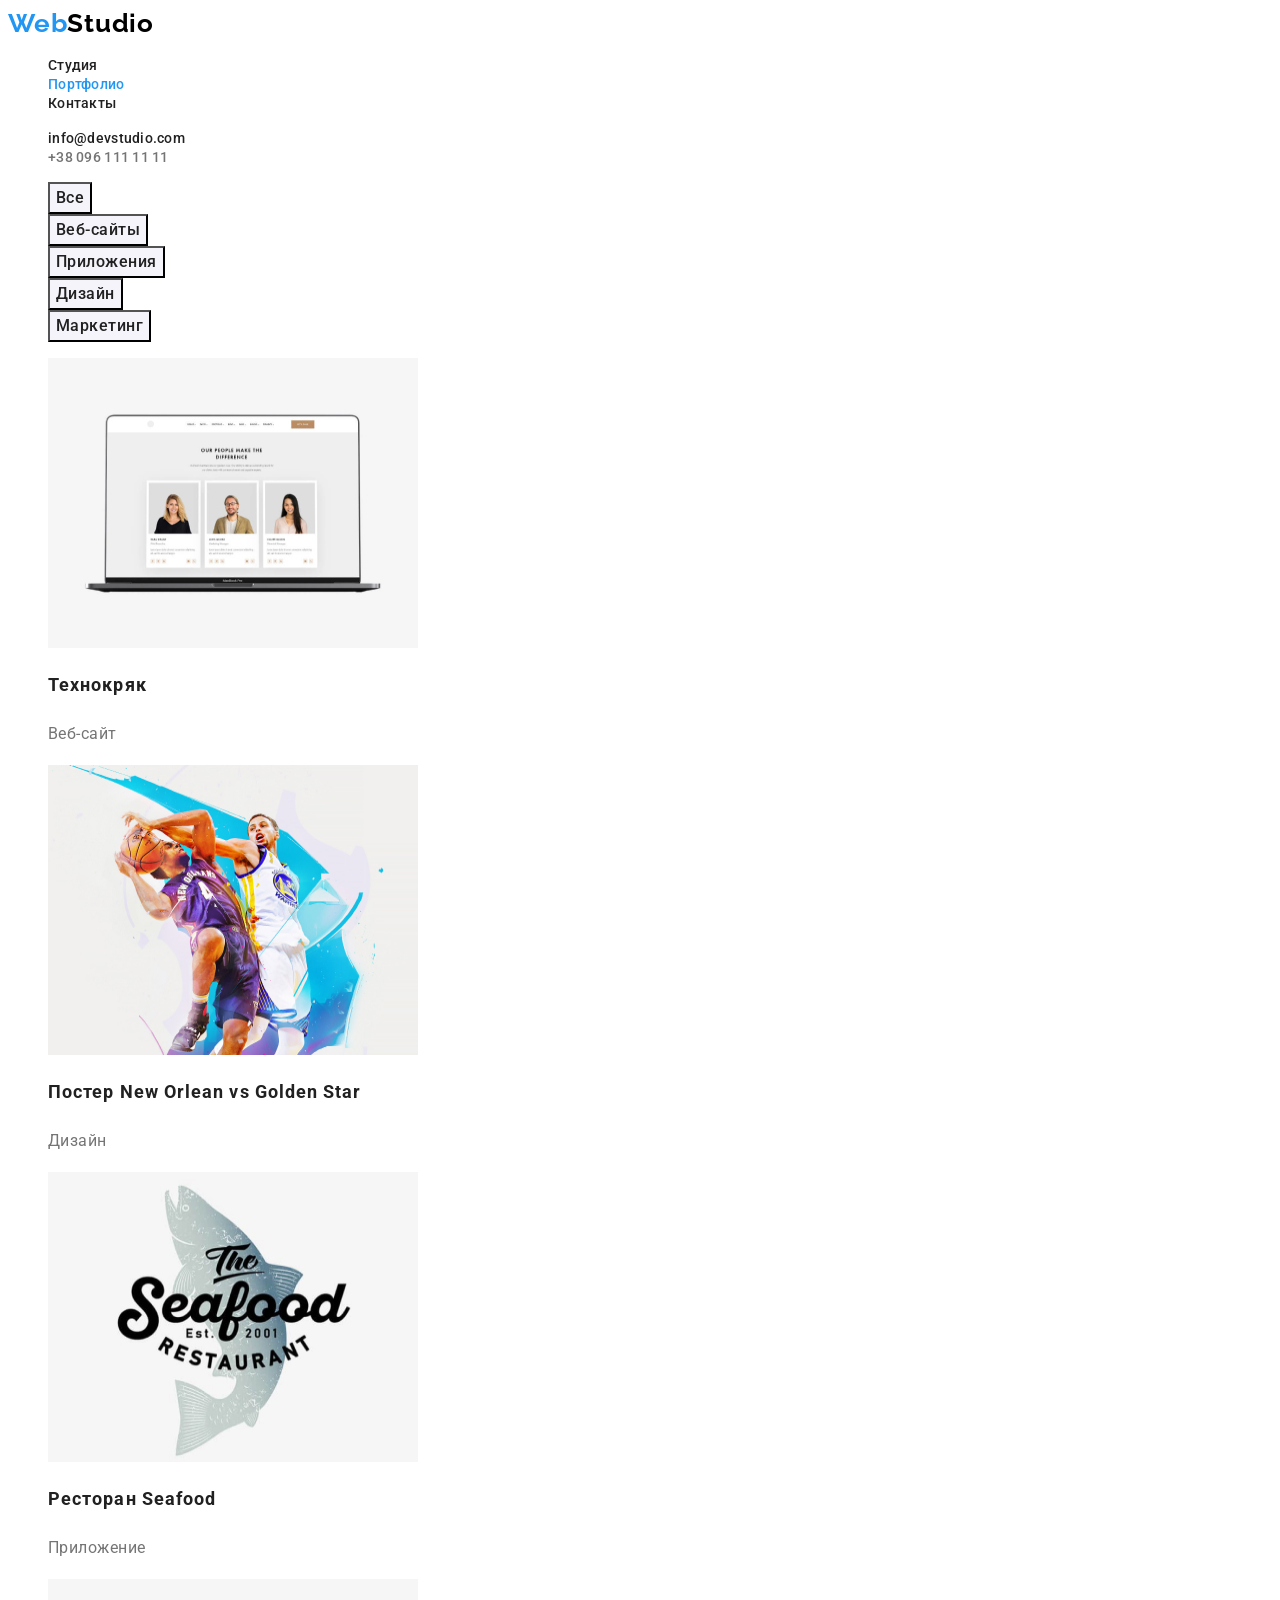
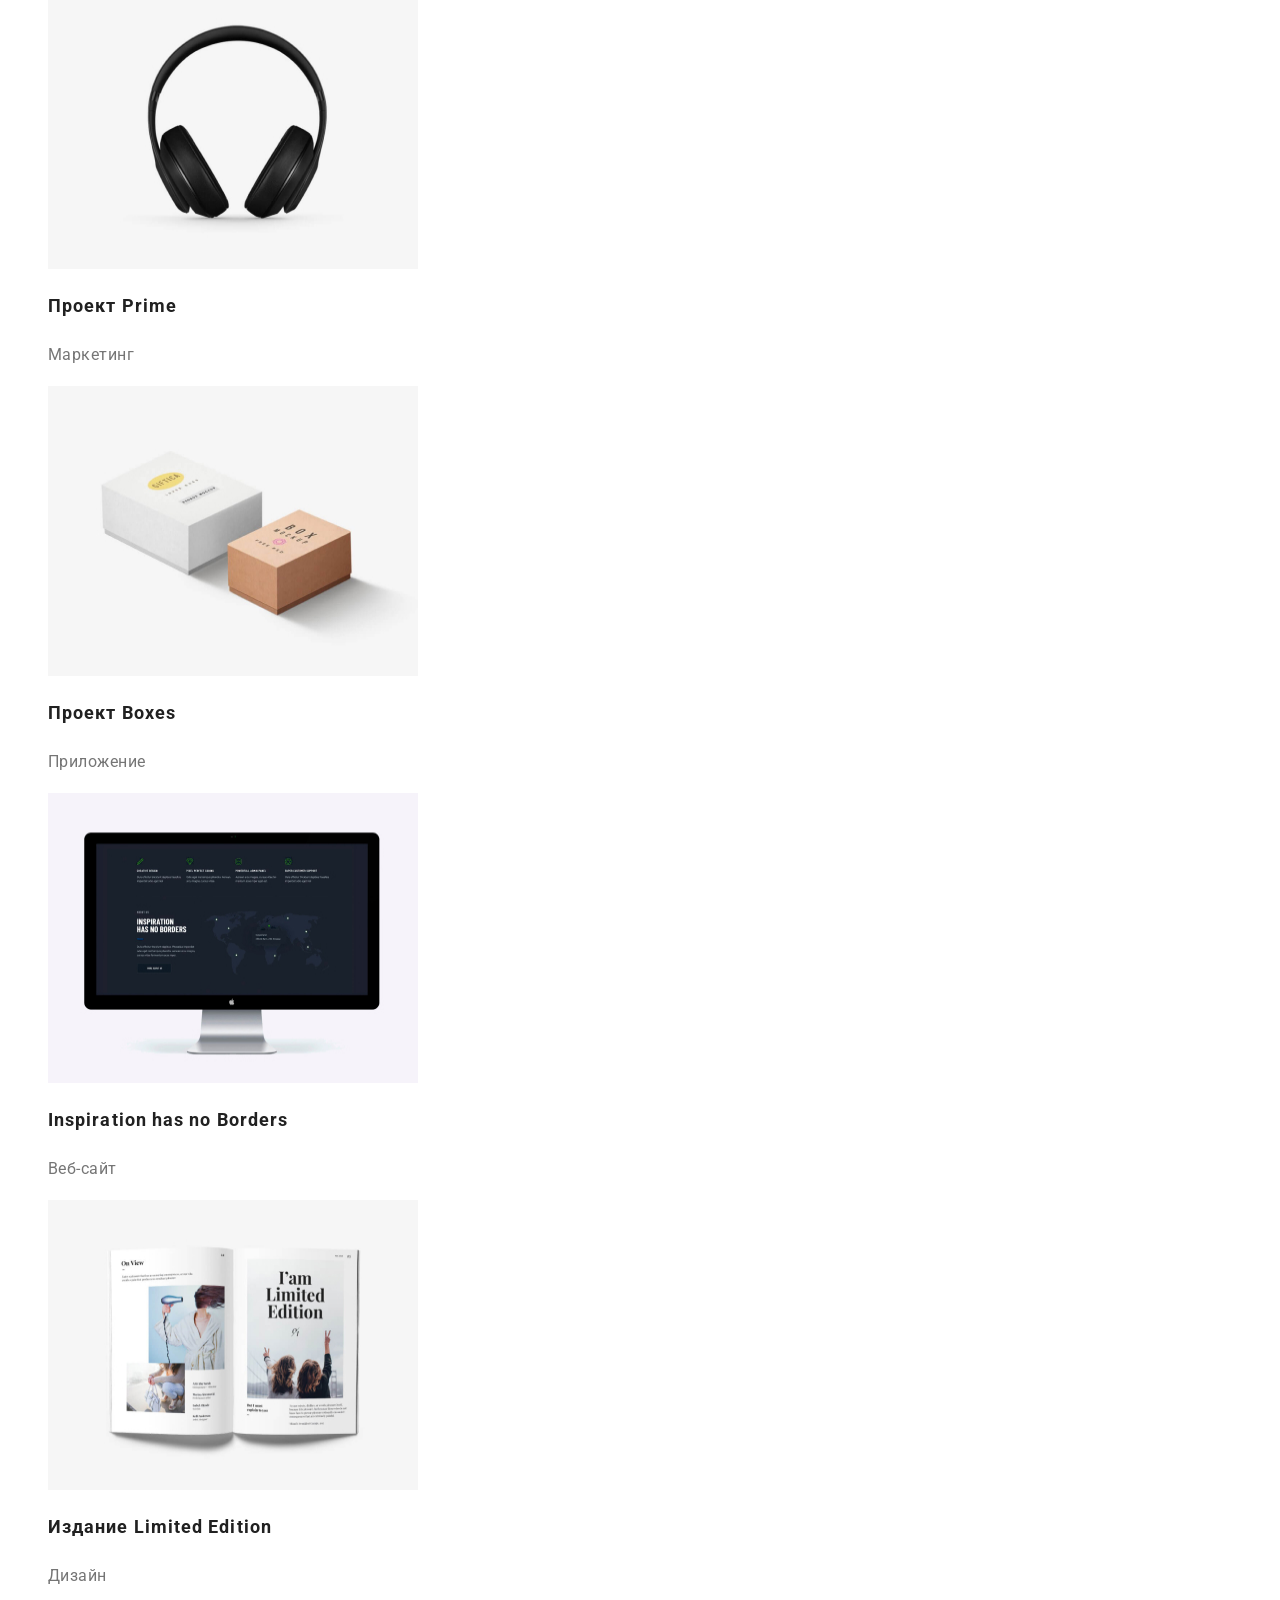
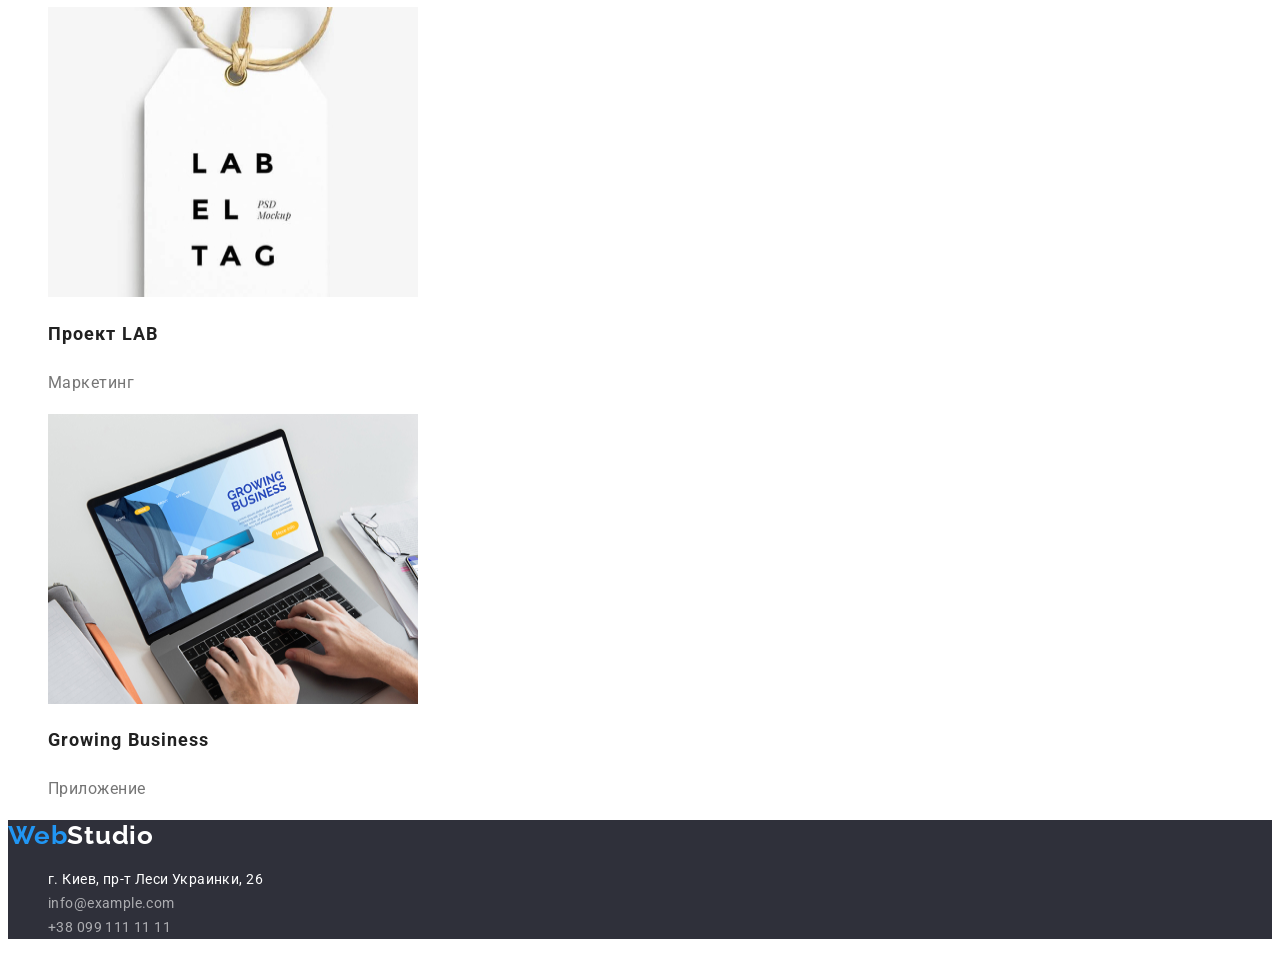
==== portfolio.html @ 8fc8ce5d "Initial commit" ====
<!DOCTYPE html>
<html lang="ru">
  <head>
    <meta charset="UTF-8" />
    <meta http-equiv="X-UA-Compatible" content="IE=edge" />
    <meta name="viewport" content="width=device-width, initial-scale=1.0" />
    <title>Portfolio</title>
    <!-- Fonts start -->
    <link rel="preconnect" href="https://fonts.googleapis.com" />
    <link rel="preconnect" href="https://fonts.gstatic.com" crossorigin />
    <link
      href="https://fonts.googleapis.com/css2?family=Raleway:wght@700&family=Roboto:wght@400;500;700;900&display=swap"
      rel="stylesheet"
    />
    <!-- Fonts end -->
    <link rel="stylesheet" href="./scc/styles.css" />
  </head>
  <body>
    <!-- Header section -->
    <header class="header">
      <a class="logo link" href="/" lang="en">Web<span class="lg">Studio</span></a>
      <nav class="header-nav">
        <ul class="header-list list">
          <li class="header-item">
            <a class="header-link link" href="./index.html">Студия</a>
          </li>
          <li class="header-item">
            <a class="header-link header-link-current link" href="">Портфолио</a>
          </li>
          <li class="header-item">
            <a class="header-link link" href="">Контакты</a>
          </li>
        </ul>
      </nav>
      <ul class="header-cnt list">
        <li class="header-cnt item">
          <a class="header-mail link" href="mailto:info@devstudio.com">info@devstudio.com</a>
        </li>
        <li class="header-cnt item">
          <a class="header-phone link" href="tel:+380961111111">+38 096 111 11 11</a>
        </li>
      </ul>
    </header>
    <!-- Main section-->
    <main>
      <!-- portfolio section-->
      <section class="portfolio">
        <!-- Логический подзаголовок СКРЫТ-->
        <h1 hidden>Портфолио</h1>
        <!-- fiters part-->
        <ul class="filters-list">
          <li class="fl-list item list">
            <button class="fl-btn" type="button">Все</button>
          </li>
          <li class="fl-list item list">
            <button class="fl-btn" type="button">Веб-сайты</button>
          </li>
          <li class="fl-list item list">
            <button class="fl-btn" type="button">Приложения</button>
          </li>
          <li class="fl-list item list">
            <button class="fl-btn" type="button">Дизайн</button>
          </li>
          <li class="fl-list item list">
            <button class="fl-btn" type="button">Маркетинг</button>
          </li>
        </ul>
        <!-- projects part-->
        <ul class="pf-list">
          <li class="pf-list item list">
            <img
              class="pf-img"
              src="./images/portfolio/pf-box-1.jpg"
              alt=""
              width="370"
              height="290"
            />
            <h2 class="pf-list-subtitle">Технокряк</h2>
            <p class="pf-descript">Веб-сайт</p>
          </li>
          <li class="pf-list item list">
            <img
              class="pf-img"
              src="./images/portfolio/pf-box-2.jpg"
              alt=""
              width="370"
              height="290"
            />
            <h2 class="pf-list-subtitle">Постер New Orlean vs Golden Star</h2>
            <p class="pf-descript">Дизайн</p>
          </li>
          <li class="pf-list item list">
            <img
              class="pf-img"
              src="./images/portfolio/pf-box-3.jpg"
              alt=""
              width="370"
              height="290"
            />
            <h2 class="pf-list-subtitle">Ресторан Seafood</h2>
            <p class="pf-descript">Приложение</p>
          </li>
          <li class="pf-list item list">
            <img
              class="pf-img"
              src="./images/portfolio/pf-box-4.jpg"
              alt=""
              width="370"
              height="290"
            />
            <h2 class="pf-list-subtitle">Проект Prime</h2>
            <p class="pf-descript">Маркетинг</p>
          </li>
          <li class="pf-list item list">
            <img
              class="pf-img"
              src="./images/portfolio/pf-box-5.jpg"
              alt=""
              width="370"
              height="290"
            />
            <h2 class="pf-list-subtitle">Проект Boxes</h2>
            <p class="pf-descript">Приложение</p>
          </li>
          <li class="pf-list item list">
            <img
              class="pf-img"
              src="./images/portfolio/pf-box-6.jpg"
              alt=""
              width="370"
              height="290"
            />
            <h2 class="pf-list-subtitle" lang="en">Inspiration has no Borders</h2>
            <p class="pf-descript">Веб-сайт</p>
          </li>
          <li class="pf-list item list">
            <img
              class="pf-img"
              src="./images/portfolio/pf-box-7.jpg"
              alt=""
              width="370"
              height="290"
            />
            <h2 class="pf-list-subtitle">Издание Limited Edition</h2>
            <p class="pf-descript">Дизайн</p>
          </li>
          <li class="pf-list item list">
            <img
              class="pf-img"
              src="./images/portfolio/pf-box-8.jpg"
              alt=""
              width="370"
              height="290"
            />
            <h2 class="pf-list-subtitle">Проект LAB</h2>
            <p class="pf-descript">Маркетинг</p>
          </li>
          <li class="pf-list item list">
            <img
              class="pf-img"
              src="./images/portfolio/pf-box-9.jpg"
              alt=""
              width="370"
              height="290"
            />
            <h2 class="pf-list-subtitle" lang="en">Growing Business</h2>
            <p class="pf-descript">Приложение</p>
          </li>
        </ul>
      </section>
    </main>
    <!-- Footer section -->
    <footer class="footer">
      <a class="logo link" href="/" lang="en">Web<span class="f-lg">Studio</span></a>
      <address class="address">
        <ul class="address-list list">
          <li class="address-item">
            <a href="" class="address-add link">г. Киев, пр-т Леси Украинки, 26</a>
          </li>
          <li class="address-item">
            <a class="address-mail link" href="mailto:info@example.com">info@example.com</a>
          </li>
          <li class="address-item">
            <a class="address-phone link" href="tel:+380991111111">+38 099 111 11 11</a>
          </li>
        </ul>
      </address>
    </footer>
  </body>
</html>
---- scc/styles.css ----
:root {
    /* fonts */
    --main-font: "Roboto", sans-serif;
    --secondary-font: "Raleway", sans-serif;

    /* text colors */
    --main-txt-cl:#212121;
    --secondary-cl: #757575;
    --accent-cl:#2196F3;
    --btn-txt-cl:#ffffff;

    /* bg colors */
    --light-bg-cl: #E5E5E5;
    --blond-bg-cl: #F5F4FA;
    --dark-bg-cl: #2F303A;
    
    /* other */

}
body{
    font-family: var(--main-font);
    color: var(--main-txt-cl);
}

    /* reset styles */
.link {
    text-decoration: none;
    color: currentColor;
}

.list {
    list-style: none; 
}

    
 /* 
==================
     Header
=================
*/ 

.logo {
    font-family: var(--secondary-font);
    font-weight: 700;
    font-size: 26px;
    line-height: calc(31 / 26);
    letter-spacing: 0.03em;
    color: var(--accent-cl);
} 

.lg{
    color: #000000;
} 

.header-link,
.header-mail {
    font-weight: 500;
    font-size: 14px;
    line-height: calc(16 / 14);
    letter-spacing: 0.02em;
    color: var(--main-txt-cl);
}

.header-link:hover,
.header-link:focus, 
.header-phone:hover,
.header-phone:focus {
    color: var(--accent-cl);
}

.header-link-current {
    color: var(--accent-cl);
}

.header-phone {
    font-weight: 500;
    font-size: 14px;
    line-height: calc(16 / 14);
    letter-spacing: 0.02em; 
    color: var(--secondary-cl);
}

/* 
     MAIN
==================
Hero section
=================
*/ 
.hero {
    background-color: var(--dark-bg-cl);
}

.main-title {
    font-weight: 900;
    font-size: 44px;
    line-height: calc(60 / 44);
    text-align: center;
    letter-spacing: 0.06em;
    text-transform: uppercase; 
    color: #FFFFFF;
}

.hero-btn:hover,
.hero-btn:focus {
    visibility: hidden;
}
/* кнопка не наследует шрифты */
.hero-btn {
    font-family: inherit;
    font-weight: 700;
    font-size: 16px;
    line-height: calc(30 / 16);    
    letter-spacing: 0.06em;
    color: var(--btn-txt-cl);
    background-color: var(--accent-cl);
    cursor: pointer;
}

/* 
==================
 Features section
=================
*/ 
.features,
.affairs {
    background-color: var(--light-bg-cl);
}

.features-subtitle {
    font-weight: 700;
    font-size: 14px;
    line-height: calc (16 \ 14);
    letter-spacing: 0.03em;
    text-transform: uppercase;
    color: var(--main-txt-cl);
}
 
.features-descript {
    /* font-weight: 400; */
    font-size: 14px;
    line-height: calc(24 / 14);
    letter-spacing: 0.03em; 
    color: var(--secondary-cl);
}

/* 
==================
 Affairs section
=================
*/ 
.affairs-title {
font-weight: 700;
font-size: 36px;
line-height: calc(42 / 36);
text-align: center;
letter-spacing: 0.03em;
color: var(--main-txt-cl);
}
   

/* 
==================
 team section
=================
*/ 
.team {
    background-color: var(--blond-bg-cl);
}

.team-title {
    font-weight: 700;
    font-size: 36px;
    line-height: calc(42 / 36);
    text-align: center;
    letter-spacing: 0.03em;
    color: var(--main-txt-cl);
}

.team-list-subtitle {
    font-weight: 500;
    font-size: 16px;
    line-height: calc(19 / 16);
    /* text-align: center; */
    letter-spacing: 0.03em;
    color: var(--main-txt-cl);
}

.team-descript {
    /* font-weight: 400; */
    font-size: 16px;
    line-height: calc(19 / 16);
    /* text-align: center; */
    letter-spacing: 0.03em; 
    color: var(--secondary-cl);
} 

/* 
==================
 footer
=================
*/ 
.footer {
    background-color: var(--dark-bg-cl);
}

/* .logo {
    font-weight: 700;
    font-size: 26px;
    line-height: cacl(31 / 26);
    letter-spacing: 0.03em;
    color: #2196F3;
} */

.f-lg {
    color: #FFFFFF;
}

.address{
    font-style: normal;
    /* visibility: hidden; */
}

.address-add {
    /* font-weight: 400; */
    font-size: 14px;
    line-height:calc(24 / 14);
    letter-spacing: 0.03em;
    color: #FFFFFF;
}

.address-mail,
.address-phone {
    /* font-weight: 400; */
    font-size: 14px;
    line-height: calc(24 / 14);
    letter-spacing: 0.03em;
    color: rgba(255, 255, 255, 0.6);
}

.address-add:hover,
.address-add:focus, 
.address-mail:hover,
.address-mail:focus, 
.address-phone:hover,
.address-phone:focus {
    color: var(--accent-cl);
}

/* 
==================
==================
 Portfolio page
=================
    Main section
================== 
    Portfolio section
==================
    fiters part
==================   
*/

.fl-btn {
    font-family: inherit;
    font-weight: 500;
    font-size: 16px;
    line-height: calc(26 / 16);
    text-align: center;
    letter-spacing: 0.03em;
    color: var(--main-txt-cl);
    background: var(--blond-bg-cl);
    cursor: pointer;
}

.fl-btn:hover,
.fl-btn:focus {
    color: var(--btn-txt-cl);
    background-color: var(--accent-cl);    
}


/* 
==================
    projects part
=================
*/ 
.pf-list-subtitle {
    font-weight: 700;
    font-size: 18px;
    line-height: calc(36 /18);
    letter-spacing: 0.06em;
    color: var(--main-txt-cl);
}

.pf-descript {
    /* font-weight: 400; */
    font-size: 16px;
    line-height: calc(30 / 16); 
    letter-spacing: 0.03em; 
    color: var(--secondary-cl);
}
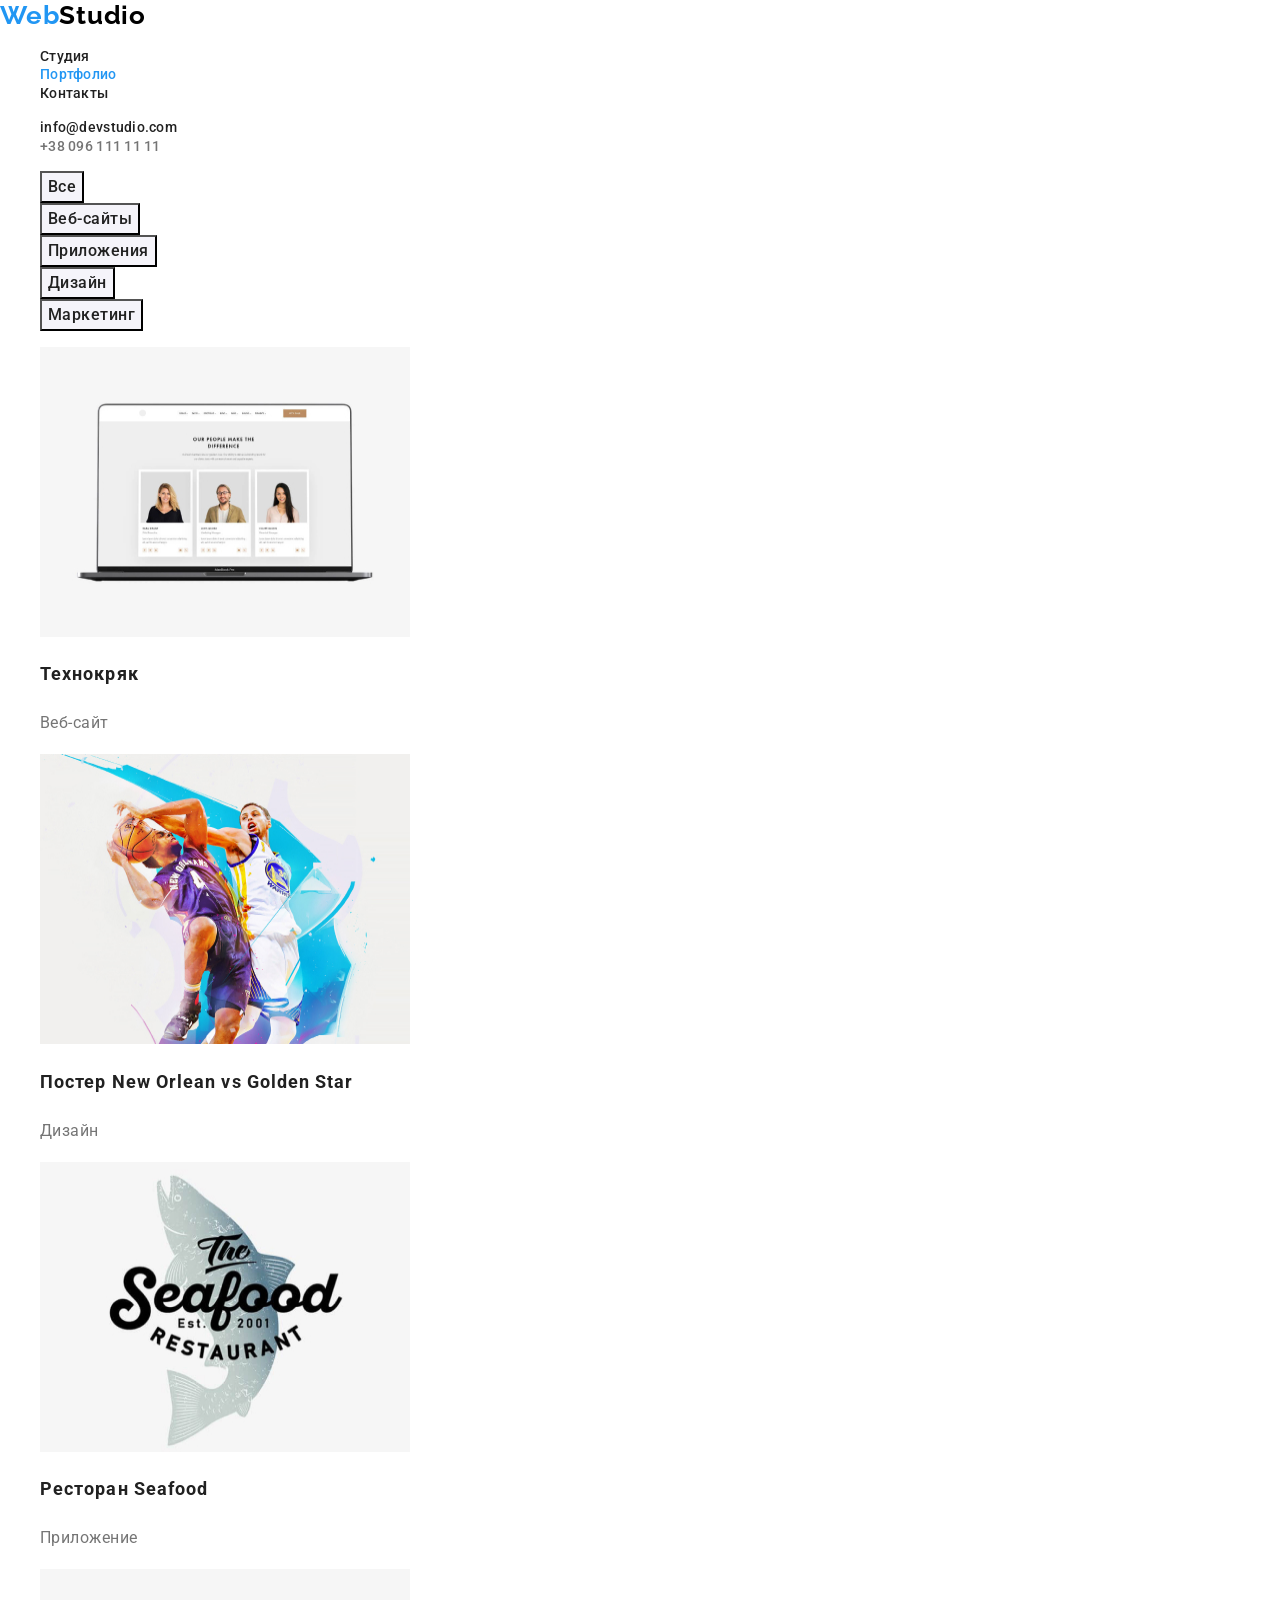
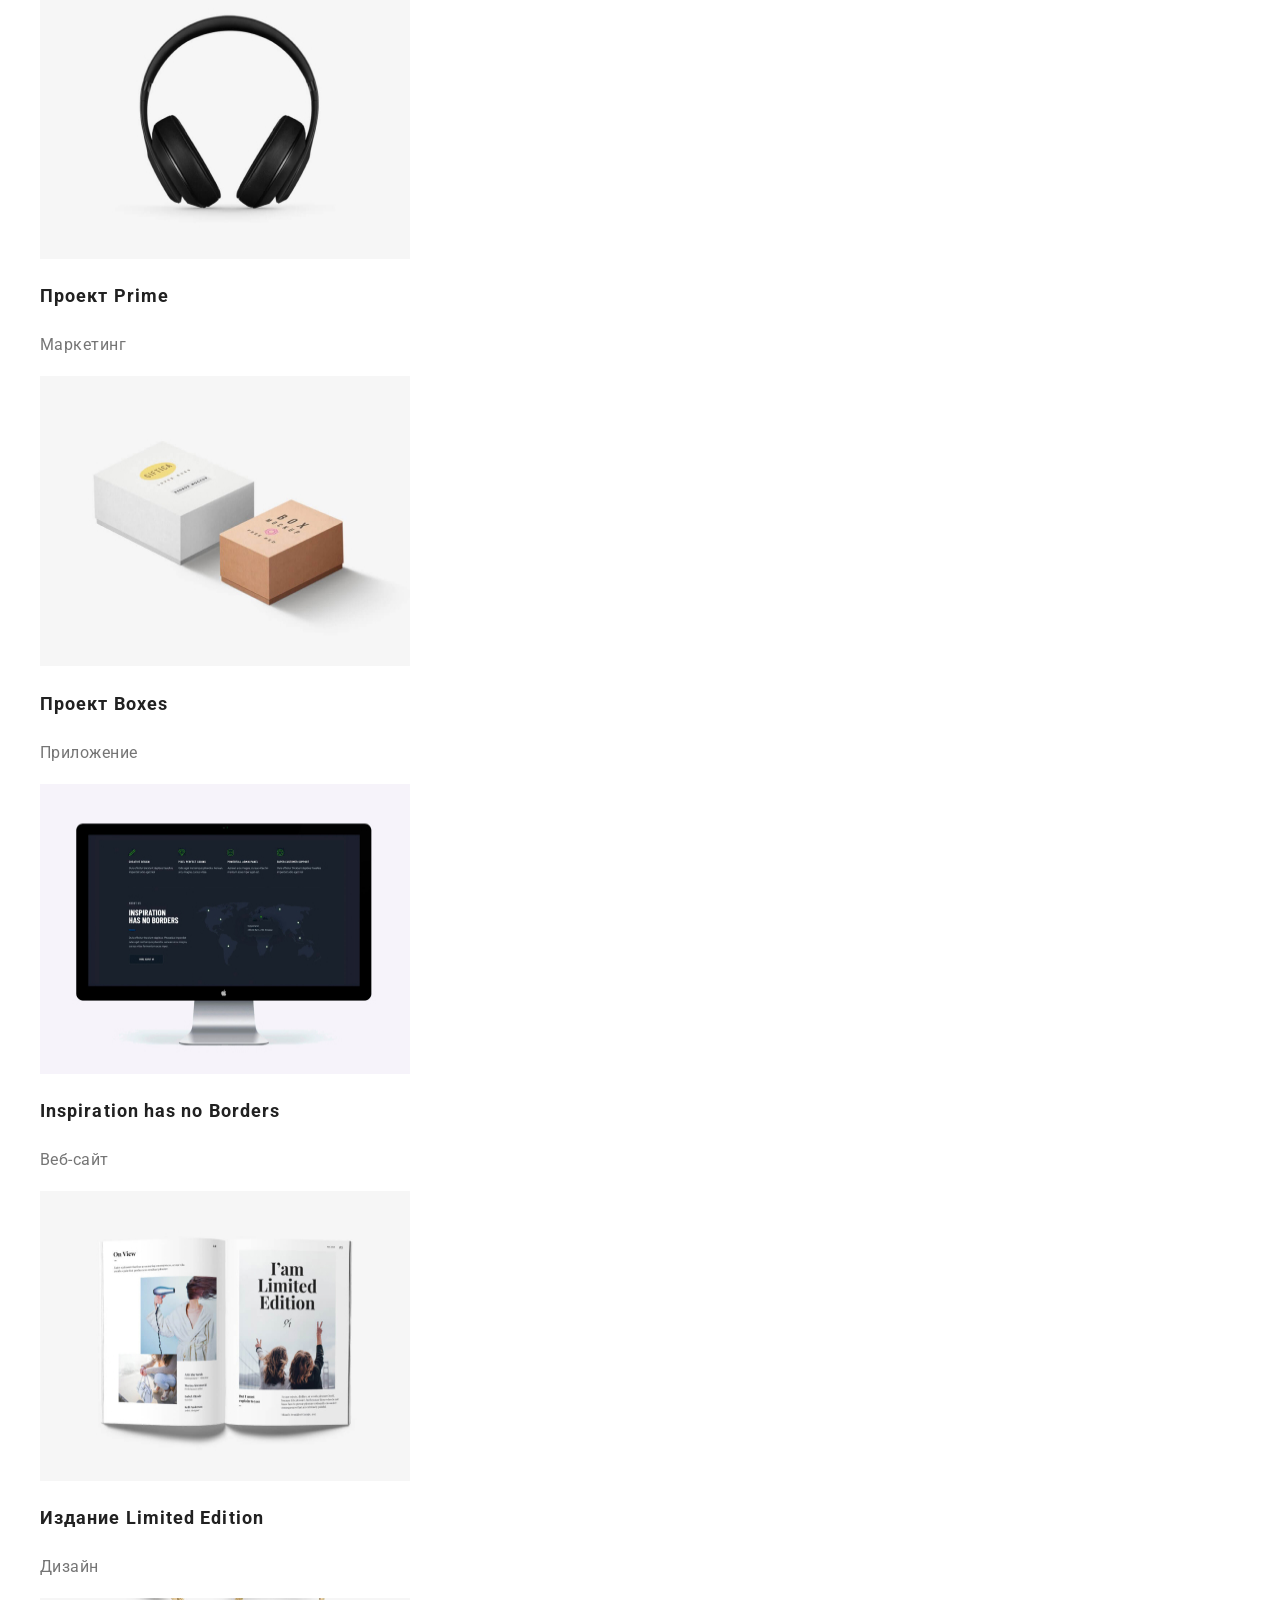
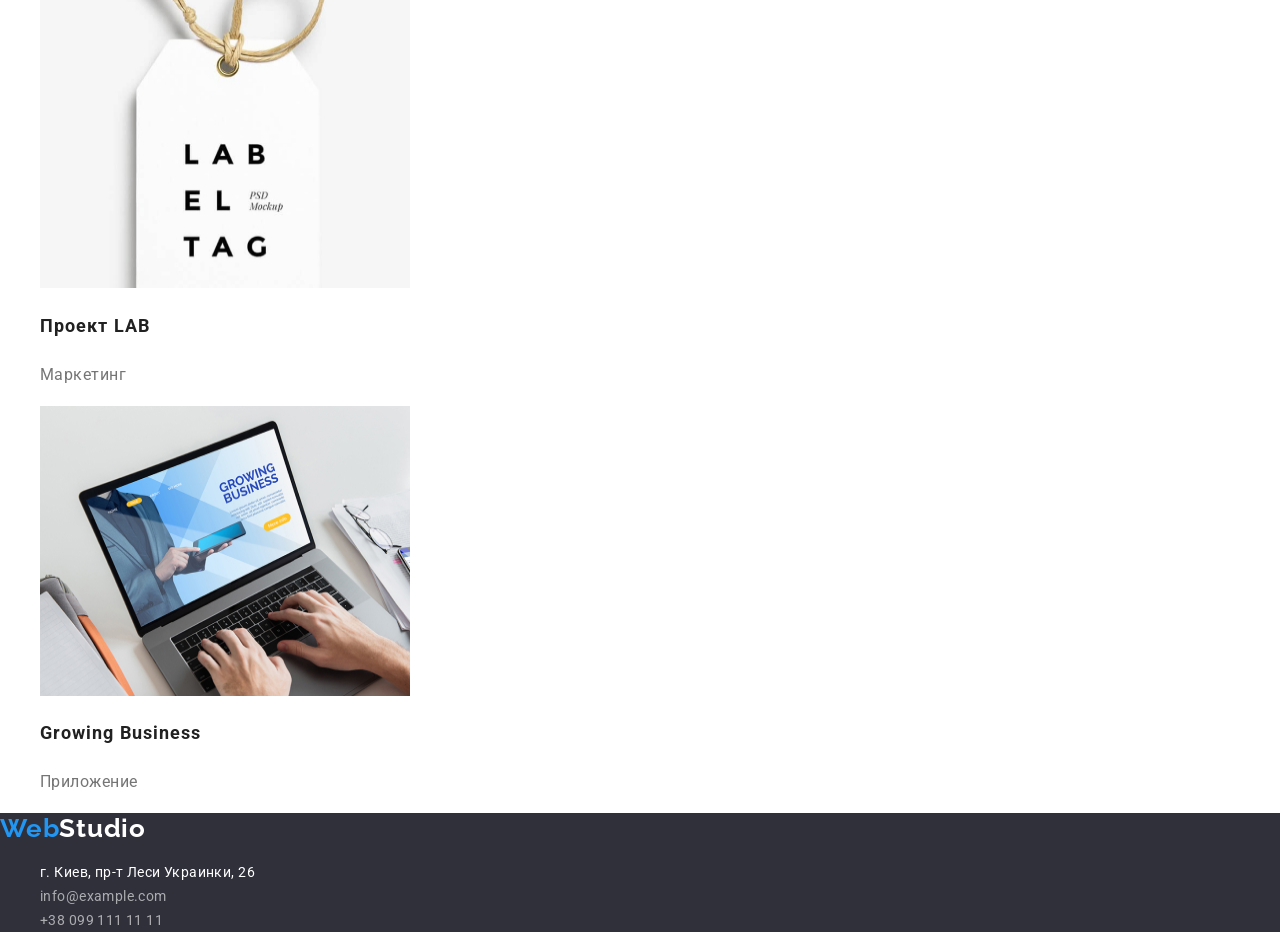
==== commit 9a4fb28d: "modern-normalize.min.css" ====
--- a/portfolio.html
+++ b/portfolio.html
@@ -13,6 +13,15 @@
       rel="stylesheet"
     />
     <!-- Fonts end -->
+    <!-- Normalize start -->
+    <link
+      rel="stylesheet"
+      href="https://cdnjs.cloudflare.com/ajax/libs/modern-normalize/1.1.0/modern-normalize.min.css"
+      integrity="sha512-wpPYUAdjBVSE4KJnH1VR1HeZfpl1ub8YT/NKx4PuQ5NmX2tKuGu6U/JRp5y+Y8XG2tV+wKQpNHVUX03MfMFn9Q=="
+      crossorigin="anonymous"
+      referrerpolicy="no-referrer"
+    />
+    <!-- Normalize end -->
     <link rel="stylesheet" href="./scc/styles.css" />
   </head>
   <body>
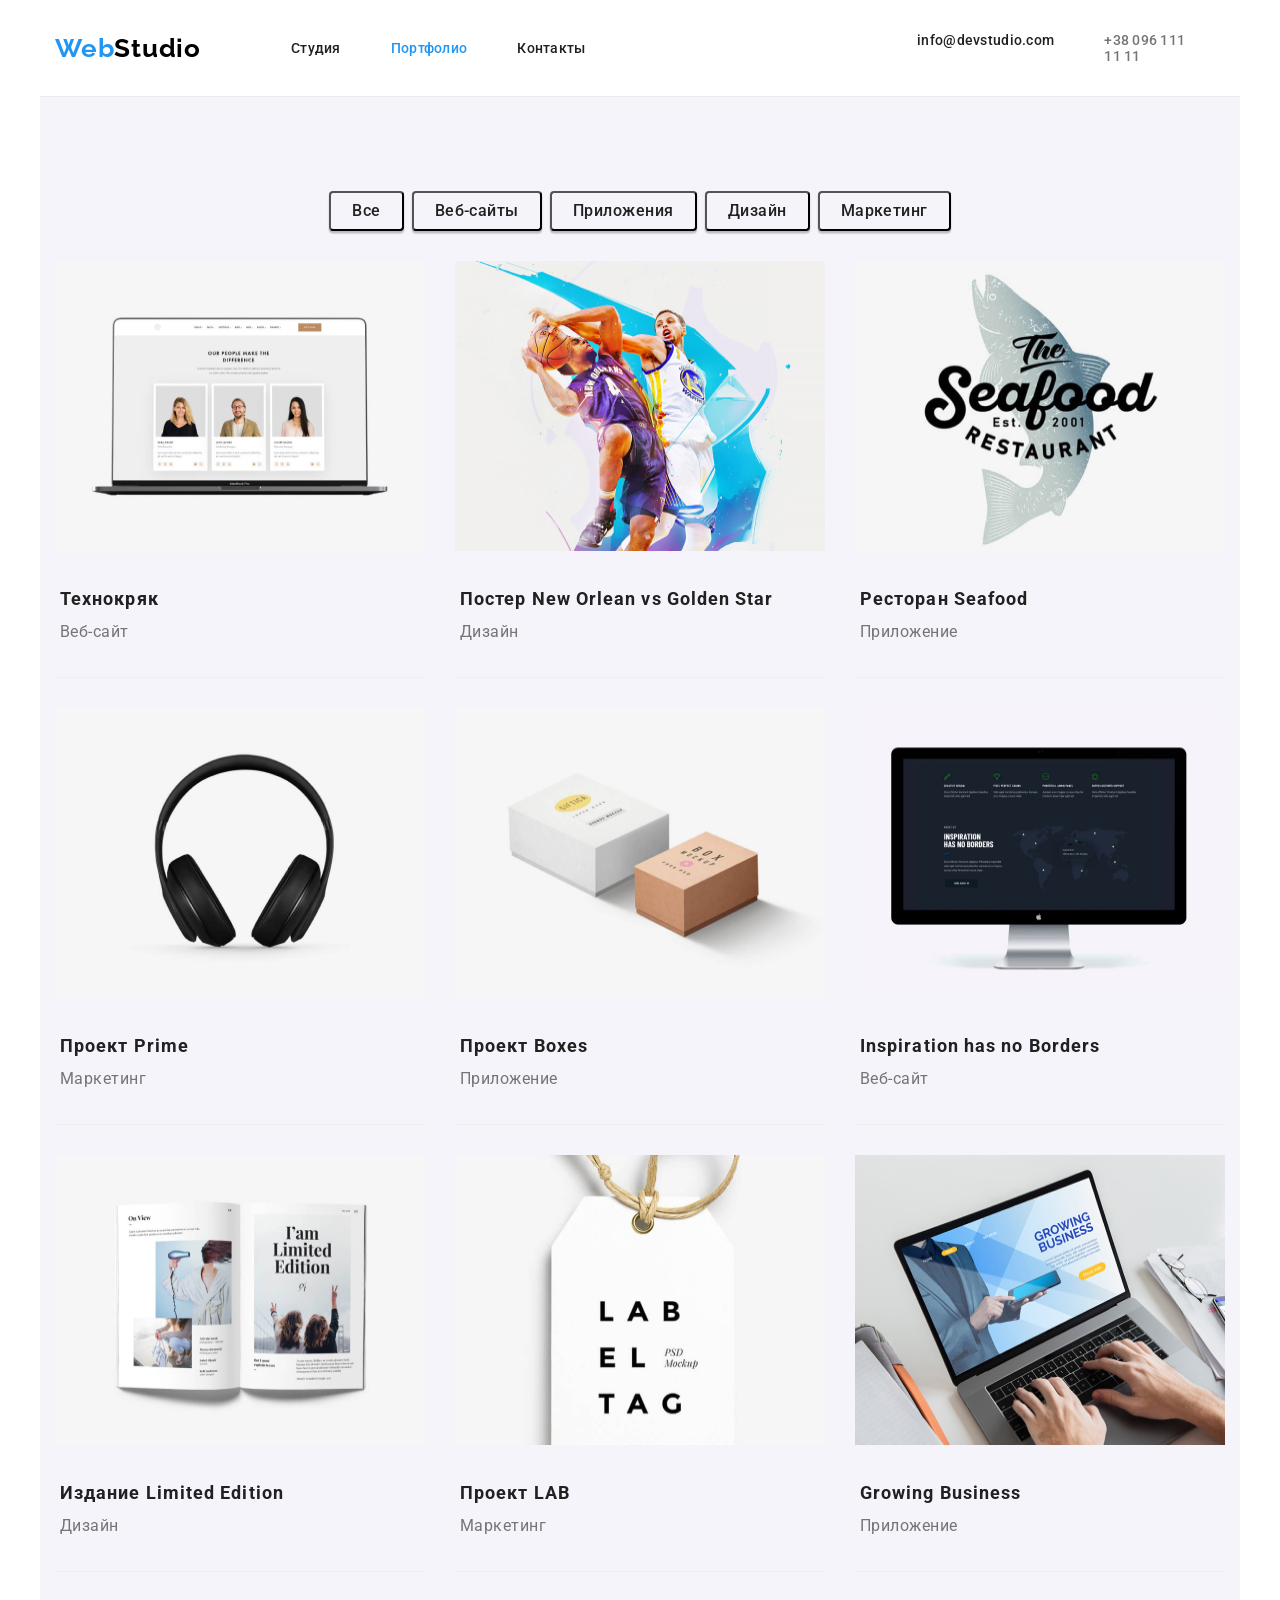
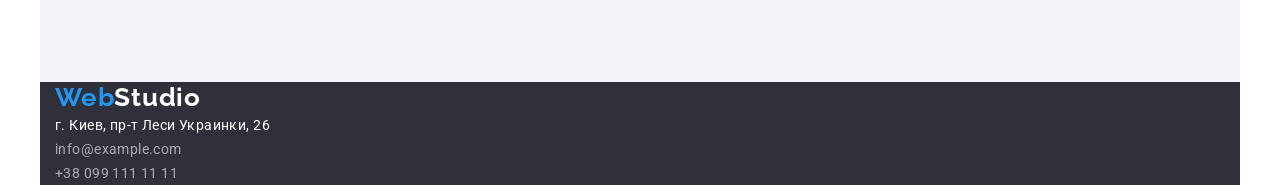
==== commit 2b7ac7b2: "HW-03 draft one" ====
--- a/portfolio.html
+++ b/portfolio.html
@@ -27,173 +27,197 @@
   <body>
     <!-- Header section -->
     <header class="header">
-      <a class="logo link" href="/" lang="en">Web<span class="lg">Studio</span></a>
-      <nav class="header-nav">
-        <ul class="header-list list">
-          <li class="header-item">
-            <a class="header-link link" href="./index.html">Студия</a>
-          </li>
-          <li class="header-item">
-            <a class="header-link header-link-current link" href="">Портфолио</a>
-          </li>
-          <li class="header-item">
-            <a class="header-link link" href="">Контакты</a>
+      <div class="container header-container">
+        <a class="logo link" href="/" lang="en">Web<span class="lg">Studio</span></a>
+        <nav class="header-nav">
+          <ul class="header-list list">
+            <li class="header-item">
+              <a class="header-link link" href="./index.html">Студия</a>
+            </li>
+            <li class="header-item">
+              <a class="header-link header-link-current link" href="">Портфолио</a>
+            </li>
+            <li class="header-item">
+              <a class="header-link link" href="">Контакты</a>
+            </li>
+          </ul>
+        </nav>
+        <ul class="header-cnt list">
+          <li class="header-cnt item">
+            <a class="header-mail link" href="mailto:info@devstudio.com">info@devstudio.com</a>
+          </li>
+          <li class="header-cnt item">
+            <a class="header-phone link" href="tel:+380961111111">+38 096 111 11 11</a>
           </li>
         </ul>
-      </nav>
-      <ul class="header-cnt list">
-        <li class="header-cnt item">
-          <a class="header-mail link" href="mailto:info@devstudio.com">info@devstudio.com</a>
-        </li>
-        <li class="header-cnt item">
-          <a class="header-phone link" href="tel:+380961111111">+38 096 111 11 11</a>
-        </li>
-      </ul>
+      </div>
     </header>
     <!-- Main section-->
     <main>
       <!-- portfolio section-->
-      <section class="portfolio">
+      <section class="portfolio section">
         <!-- Логический подзаголовок СКРЫТ-->
-        <h1 hidden>Портфолио</h1>
+        <h1 class="visually-hidden">Портфолио</h1>
         <!-- fiters part-->
-        <ul class="filters-list">
-          <li class="fl-list item list">
+        <ul class="container filters-list">
+          <li class="fl-list-item list btn-a">
             <button class="fl-btn" type="button">Все</button>
           </li>
-          <li class="fl-list item list">
+          <li class="fl-list-item list btn-b">
             <button class="fl-btn" type="button">Веб-сайты</button>
           </li>
-          <li class="fl-list item list">
+          <li class="fl-list-item list btn-c">
             <button class="fl-btn" type="button">Приложения</button>
           </li>
-          <li class="fl-list item list">
+          <li class="fl-list-item list btn-d">
             <button class="fl-btn" type="button">Дизайн</button>
           </li>
-          <li class="fl-list item list">
+          <li class="fl-list-item list btn-e">
             <button class="fl-btn" type="button">Маркетинг</button>
           </li>
         </ul>
         <!-- projects part-->
-        <ul class="pf-list">
-          <li class="pf-list item list">
-            <img
-              class="pf-img"
-              src="./images/portfolio/pf-box-1.jpg"
-              alt=""
-              width="370"
-              height="290"
-            />
-            <h2 class="pf-list-subtitle">Технокряк</h2>
-            <p class="pf-descript">Веб-сайт</p>
-          </li>
-          <li class="pf-list item list">
-            <img
-              class="pf-img"
-              src="./images/portfolio/pf-box-2.jpg"
-              alt=""
-              width="370"
-              height="290"
-            />
-            <h2 class="pf-list-subtitle">Постер New Orlean vs Golden Star</h2>
-            <p class="pf-descript">Дизайн</p>
-          </li>
-          <li class="pf-list item list">
-            <img
-              class="pf-img"
-              src="./images/portfolio/pf-box-3.jpg"
-              alt=""
-              width="370"
-              height="290"
-            />
-            <h2 class="pf-list-subtitle">Ресторан Seafood</h2>
-            <p class="pf-descript">Приложение</p>
-          </li>
-          <li class="pf-list item list">
-            <img
-              class="pf-img"
-              src="./images/portfolio/pf-box-4.jpg"
-              alt=""
-              width="370"
-              height="290"
-            />
-            <h2 class="pf-list-subtitle">Проект Prime</h2>
-            <p class="pf-descript">Маркетинг</p>
-          </li>
-          <li class="pf-list item list">
-            <img
-              class="pf-img"
-              src="./images/portfolio/pf-box-5.jpg"
-              alt=""
-              width="370"
-              height="290"
-            />
-            <h2 class="pf-list-subtitle">Проект Boxes</h2>
-            <p class="pf-descript">Приложение</p>
-          </li>
-          <li class="pf-list item list">
-            <img
-              class="pf-img"
-              src="./images/portfolio/pf-box-6.jpg"
-              alt=""
-              width="370"
-              height="290"
-            />
-            <h2 class="pf-list-subtitle" lang="en">Inspiration has no Borders</h2>
-            <p class="pf-descript">Веб-сайт</p>
-          </li>
-          <li class="pf-list item list">
-            <img
-              class="pf-img"
-              src="./images/portfolio/pf-box-7.jpg"
-              alt=""
-              width="370"
-              height="290"
-            />
-            <h2 class="pf-list-subtitle">Издание Limited Edition</h2>
-            <p class="pf-descript">Дизайн</p>
-          </li>
-          <li class="pf-list item list">
-            <img
-              class="pf-img"
-              src="./images/portfolio/pf-box-8.jpg"
-              alt=""
-              width="370"
-              height="290"
-            />
-            <h2 class="pf-list-subtitle">Проект LAB</h2>
-            <p class="pf-descript">Маркетинг</p>
-          </li>
-          <li class="pf-list item list">
-            <img
-              class="pf-img"
-              src="./images/portfolio/pf-box-9.jpg"
-              alt=""
-              width="370"
-              height="290"
-            />
-            <h2 class="pf-list-subtitle" lang="en">Growing Business</h2>
-            <p class="pf-descript">Приложение</p>
-          </li>
-        </ul>
+        <div class="container">
+          <ul class="pf-lists">
+            <li class="pf-list item list">
+              <img
+                class="pf-img"
+                src="./images/portfolio/pf-box-1.jpg"
+                alt=""
+                width="370"
+                height="290"
+              />
+              <div class="wrapper">
+                <h2 class="pf-list-subtitle">Технокряк</h2>
+                <p class="pf-descript">Веб-сайт</p>
+              </div>
+            </li>
+            <li class="pf-list item list">
+              <img
+                class="pf-img"
+                src="./images/portfolio/pf-box-2.jpg"
+                alt=""
+                width="370"
+                height="290"
+              />
+              <div class="wrapper">
+                <h2 class="pf-list-subtitle">Постер New Orlean vs Golden Star</h2>
+                <p class="pf-descript">Дизайн</p>
+              </div>
+            </li>
+            <li class="pf-list item list">
+              <img
+                class="pf-img"
+                src="./images/portfolio/pf-box-3.jpg"
+                alt=""
+                width="370"
+                height="290"
+              />
+              <div class="wrapper">
+                <h2 class="pf-list-subtitle">Ресторан Seafood</h2>
+                <p class="pf-descript">Приложение</p>
+              </div>
+            </li>
+            <li class="pf-list item list">
+              <img
+                class="pf-img"
+                src="./images/portfolio/pf-box-4.jpg"
+                alt=""
+                width="370"
+                height="290"
+              />
+              <div class="wrapper">
+                <h2 class="pf-list-subtitle">Проект Prime</h2>
+                <p class="pf-descript">Маркетинг</p>
+              </div>
+            </li>
+            <li class="pf-list item list">
+              <img
+                class="pf-img"
+                src="./images/portfolio/pf-box-5.jpg"
+                alt=""
+                width="370"
+                height="290"
+              />
+              <div class="wrapper">
+                <h2 class="pf-list-subtitle">Проект Boxes</h2>
+                <p class="pf-descript">Приложение</p>
+              </div>
+            </li>
+            <li class="pf-list item list">
+              <img
+                class="pf-img"
+                src="./images/portfolio/pf-box-6.jpg"
+                alt=""
+                width="370"
+                height="290"
+              />
+              <div class="wrapper">
+                <h2 class="pf-list-subtitle" lang="en">Inspiration has no Borders</h2>
+                <p class="pf-descript">Веб-сайт</p>
+              </div>
+            </li>
+            <li class="pf-list item list">
+              <img
+                class="pf-img"
+                src="./images/portfolio/pf-box-7.jpg"
+                alt=""
+                width="370"
+                height="290"
+              />
+              <div class="wrapper">
+                <h2 class="pf-list-subtitle">Издание Limited Edition</h2>
+                <p class="pf-descript">Дизайн</p>
+              </div>
+            </li>
+            <li class="pf-list item list">
+              <img
+                class="pf-img"
+                src="./images/portfolio/pf-box-8.jpg"
+                alt=""
+                width="370"
+                height="290"
+              />
+              <div class="wrapper">
+                <h2 class="pf-list-subtitle">Проект LAB</h2>
+                <p class="pf-descript">Маркетинг</p>
+              </div>
+            </li>
+            <li class="pf-list item list">
+              <img
+                class="pf-img"
+                src="./images/portfolio/pf-box-9.jpg"
+                alt=""
+                width="370"
+                height="290"
+              />
+              <div class="wrapper">
+                <h2 class="pf-list-subtitle" lang="en">Growing Business</h2>
+                <p class="pf-descript">Приложение</p>
+              </div>
+            </li>
+          </ul>
+        </div>
       </section>
     </main>
     <!-- Footer section -->
     <footer class="footer">
-      <a class="logo link" href="/" lang="en">Web<span class="f-lg">Studio</span></a>
-      <address class="address">
-        <ul class="address-list list">
-          <li class="address-item">
-            <a href="" class="address-add link">г. Киев, пр-т Леси Украинки, 26</a>
-          </li>
-          <li class="address-item">
-            <a class="address-mail link" href="mailto:info@example.com">info@example.com</a>
-          </li>
-          <li class="address-item">
-            <a class="address-phone link" href="tel:+380991111111">+38 099 111 11 11</a>
-          </li>
-        </ul>
-      </address>
+      <div class="container">
+        <a class="logo link" href="/" lang="en">Web<span class="f-lg">Studio</span></a>
+        <address class="address">
+          <ul class="address-list list">
+            <li class="address-item">
+              <a href="" class="address-add link">г. Киев, пр-т Леси Украинки, 26</a>
+            </li>
+            <li class="address-item">
+              <a class="address-mail link" href="mailto:info@example.com">info@example.com</a>
+            </li>
+            <li class="address-item">
+              <a class="address-phone link" href="tel:+380991111111">+38 099 111 11 11</a>
+            </li>
+          </ul>
+        </address>
+      </div>
     </footer>
   </body>
 </html>
--- a/scc/styles.css
+++ b/scc/styles.css
@@ -23,6 +23,20 @@
 }
 
     /* reset styles */
+    h1,
+    h2,
+    h3,
+    h4,
+    h5,
+    h6,
+    p {
+        margin: 0;
+    }
+
+    img {
+    display: block;
+    }
+
 .link {
     text-decoration: none;
     color: currentColor;
@@ -30,16 +44,63 @@
 
 .list {
     list-style: none; 
-}
-
-    
+    padding: 0;
+    margin: 0;
+}
+
+
+/* base styles */
+.container {
+    width: 1200px;
+    padding-right: 15px;
+    padding-left: 15px;
+    margin-right: auto;
+    margin-left: auto;
+
+    /* outline: 2px solid red;
+    outline-offset: -2px; */
+}    
+
+.section {
+    padding-top: 94px;
+    padding-bottom: 94px;
+    /* margin: 0; */
+    /* box-sizing: border-box; */
+    /* outline: 8px solid rgb(71, 77, 255); */
+}
+
+.visually-hidden {
+  position: absolute;
+  width: 1px;
+  height: 1px;
+  margin: -1px;
+  border: 0;
+  padding: 0;
+  
+  white-space: nowrap;
+  clip-path: inset(100%);
+  clip: rect(0 0 0 0);
+  overflow: hidden;
+}
+
  /* 
 ==================
      Header
 =================
 */ 
 
+.header-container {
+    display: flex;
+    align-items: center;
+
+    border-bottom-width: 1px;
+    border-bottom-style: solid;
+    border-bottom-color: #ECECEC;
+}
+
 .logo {
+    margin-right: 90px;
+    /* margin-left: 200px; */
     font-family: var(--secondary-font);
     font-weight: 700;
     font-size: 26px;
@@ -52,8 +113,33 @@
     color: #000000;
 } 
 
+.header-nav{
+    /* margin-right: 330px; */
+    margin-right: auto;     
+}
+
+.header-list {
+    display: flex;
+    gap: 50px;
+}
+
+/* заменим на gap  в header-list */
+/* .header-item {
+    margin-right: 50px;
+}
+
+.header-item:last-child {
+    margin-right: 0;
+} */
+
+.header-cnt {
+    display: flex;
+}
+
 .header-link,
 .header-mail {
+    padding-top: 32px;
+    padding-bottom: 32px;
     font-weight: 500;
     font-size: 14px;
     line-height: calc(16 / 14);
@@ -73,6 +159,8 @@
 }
 
 .header-phone {
+    padding-top: 32px;
+    padding-bottom: 32px;
     font-weight: 500;
     font-size: 14px;
     line-height: calc(16 / 14);
@@ -80,21 +168,43 @@
     color: var(--secondary-cl);
 }
 
+.header-mail {
+    margin-right: 50px;
+}
+
 /* 
      MAIN
 ==================
 Hero section
 =================
 */ 
+
 .hero {
-    background-color: var(--dark-bg-cl);
+    /* height: 600px; */
+    /* text-align: center; */
+    /* padding: 200px 200px; */
+    /* height: 600px; */
+    /* margin-bottom: 97px; */
+    width: 1200px;
+    margin-right: auto;
+    margin-left: auto;
+
+    background-color: var(--dark-bg-cl);         
+}
+
+.ctn {
+    height: 600px;
+    text-align: center;
+    /* outline: 2px solid teal; */    
 }
 
 .main-title {
+    padding-top: 200px;
+    /* padding-bottom: 280px; */
+    margin-bottom: 30px;
     font-weight: 900;
     font-size: 44px;
-    line-height: calc(60 / 44);
-    text-align: center;
+    line-height: calc(60 / 44);     
     letter-spacing: 0.06em;
     text-transform: uppercase; 
     color: #FFFFFF;
@@ -106,25 +216,59 @@
 }
 /* кнопка не наследует шрифты */
 .hero-btn {
+    max-width: 250px;
+    min-width: 200px;
+    min-height: 50px;
+    padding: 9px 31px; 
+    /* margin-top: 30px; */
     font-family: inherit;
     font-weight: 700;
     font-size: 16px;
     line-height: calc(30 / 16);    
+    /* text-align: center; */
     letter-spacing: 0.06em;
     color: var(--btn-txt-cl);
     background-color: var(--accent-cl);
-    cursor: pointer;
-}
-
-/* 
-==================
+    cursor: pointer;  
+
+    box-shadow: 0px 4px 4px rgba(0, 0, 0, 0.15);    
+    border-radius: 4px; 
+}
+
+
+ 
+ /* ============
  Features section
 =================
-*/ 
-.features,
-.affairs {
+*/  
+
+.features {
+    width: 1200px;
+    margin-right: auto;
+    margin-left: auto;
+}
+
+.features-list {
+    display: flex;
+    /* justify-content: space-between;  */
+    gap: 30px;
     background-color: var(--light-bg-cl);
-}
+
+    /* padding-top: 97px;
+    padding-bottom: 94px; 
+    width: 1200px;
+    Width: 1170px;
+    margin-right: auto;
+    margin-left: auto;  */
+}
+
+
+.ftr-items {
+    text-align: justify;  
+    padding: 0;
+    /* justify-content: space-between; */
+    align-items: center;
+} 
 
 .features-subtitle {
     font-weight: 700;
@@ -135,7 +279,8 @@
     color: var(--main-txt-cl);
 }
  
-.features-descript {
+.features-descript { 
+    padding-bottom: 94px;
     /* font-weight: 400; */
     font-size: 14px;
     line-height: calc(24 / 14);
@@ -148,7 +293,24 @@
  Affairs section
 =================
 */ 
+
+.affair {
+    width: 1200px;
+
+    margin-right: auto;
+    margin-left: auto;
+}
+
+.affairs-list {
+    display: flex;
+    gap: 30px;
+    /* padding-top: 94px;
+    padding-bottom: 94px; */
+    background-color: var(--light-bg-cl);
+}
+
 .affairs-title {
+margin-bottom: 50px;
 font-weight: 700;
 font-size: 36px;
 line-height: calc(42 / 36);
@@ -156,18 +318,32 @@
 letter-spacing: 0.03em;
 color: var(--main-txt-cl);
 }
-   
+/*   
+.affairs-img {
+    margin-bottom: 94px;
+} */
 
 /* 
 ==================
  team section
 =================
-*/ 
+*/
+
 .team {
+    width: 1200px;
+    margin-right: auto;
+    margin-left: auto;
     background-color: var(--blond-bg-cl);
 }
 
+.team-list {
+    display: flex;
+    gap: 30px;
+}
+
 .team-title {
+    margin-top: 94px;
+    margin-bottom: 50px; 
     font-weight: 700;
     font-size: 36px;
     line-height: calc(42 / 36);
@@ -176,7 +352,30 @@
     color: var(--main-txt-cl);
 }
 
+/* .tl-item {
+    width: 270px;
+    height: 370px;
+    text-align: center;      
+} */
+
+/* .team-img {
+    margin-bottom: 0;
+}  */
+
+.team-wrapper{
+    padding-top: 30px;
+    padding-right: 5px;
+    padding-bottom: 30px;
+    padding-left: 5px; 
+
+    text-align: center;  
+    /* outline: 2px solid green; */
+} 
+
+
+
 .team-list-subtitle {
+    margin-bottom: 10px;
     font-weight: 500;
     font-size: 16px;
     line-height: calc(19 / 16);
@@ -200,6 +399,9 @@
 =================
 */ 
 .footer {
+    width: 1200px;
+    margin-right: auto;
+    margin-left: auto;
     background-color: var(--dark-bg-cl);
 }
 
@@ -259,6 +461,27 @@
 ==================   
 */
 
+.portfolio {
+    width: 1200px;
+    margin-right: auto;
+    margin-left: auto;
+    background-color: var(--blond-bg-cl);
+}
+
+.filters-list {
+    display: flex;
+    gap: 8px;
+    /* width: 611px; */
+    height: 54px;
+    justify-content: center;
+    /* width: 610px;
+    height: 55px; */
+    /* justify-content: space-between; */
+    /* align-items: flex-start;  */
+    margin-top: 0;
+    margin-bottom: 0;
+    }
+
 .fl-btn {
     font-family: inherit;
     font-weight: 500;
@@ -269,7 +492,15 @@
     color: var(--main-txt-cl);
     background: var(--blond-bg-cl);
     cursor: pointer;
-}
+    display: inline-block;
+    /* max-width: 100px;
+    min-width: 70px;
+    min-height: 40px;      */
+    box-shadow: 0px 3px 1px rgba(0, 0, 0, 0.1), 0px 1px 2px rgba(0, 0, 0, 0.08), 0px 2px 2px rgba(0, 0, 0, 0.12);
+    padding: 5px 21px;
+    border-radius: 4px;    
+    /* margin-right: 0px; */
+} 
 
 .fl-btn:hover,
 .fl-btn:focus {
@@ -278,11 +509,50 @@
 }
 
 
+
 /* 
 ==================
     projects part
 =================
 */ 
+
+.pf-lists {
+  display: flex;
+  /* Make a flex container multiline */
+  flex-wrap: wrap;
+  /* Set gap between rows and columns */
+  gap: 30px;
+  padding: 0;
+  list-style: none;
+}
+
+.wrapper{
+    padding-top: 30px;
+    padding-right: 5px;
+    padding-bottom: 30px;
+    padding-left: 5px;
+
+    border-bottom-width: 1px;
+    border-bottom-style: solid;
+    border-bottom-color: #EEEEEE;
+    
+    /* outline: 2px solid green; */
+}
+
+.item {
+  /*  Set the width of the elements  */
+  flex-basis: calc((100% - 60px) / 3);
+  
+  /* padding: 10px;
+  background-color: #fff;
+  border-radius: 4px;
+  box-shadow: 0px 2px 1px -1px rgba(0, 0, 0, 0.2),
+    0px 1px 1px 0px rgba(0, 0, 0, 0.14), 0px 1px 3px 0px rgba(0, 0, 0, 0.12); */
+}
+
+
+
+
 .pf-list-subtitle {
     font-weight: 700;
     font-size: 18px;
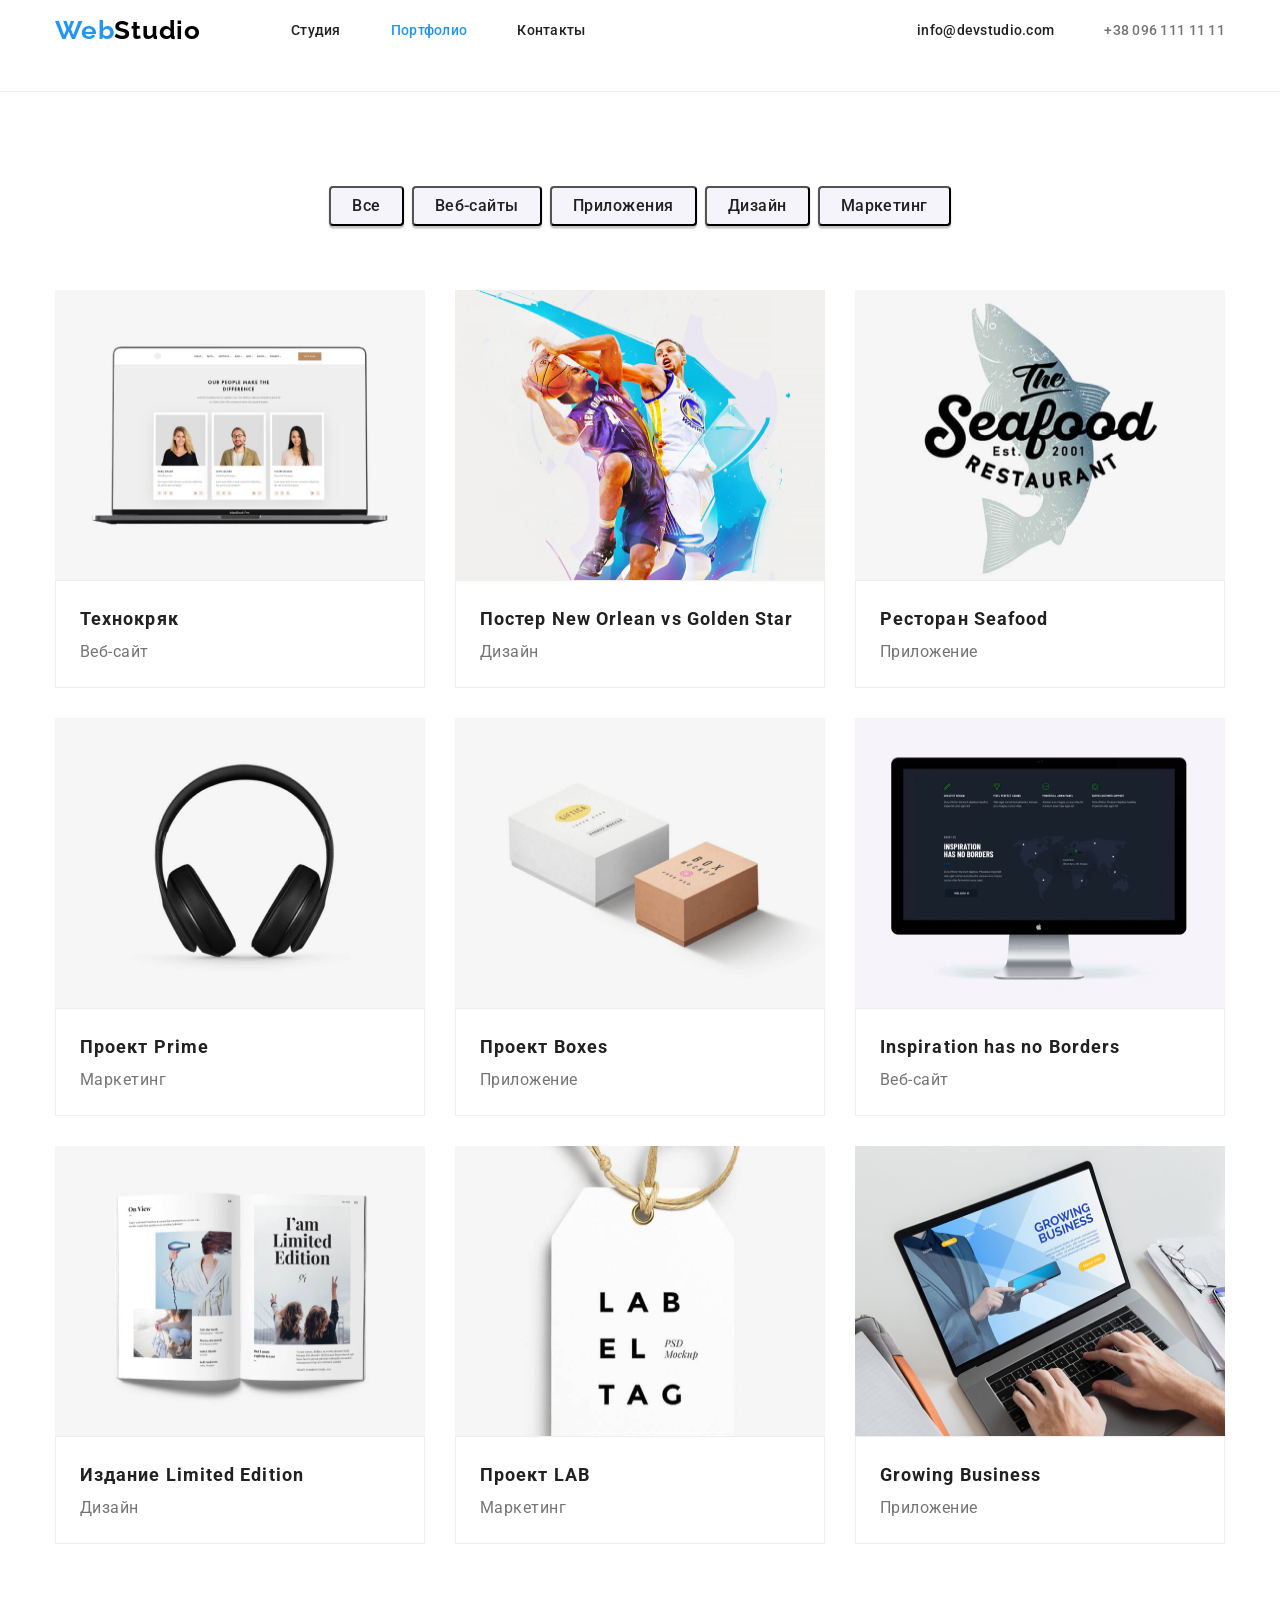
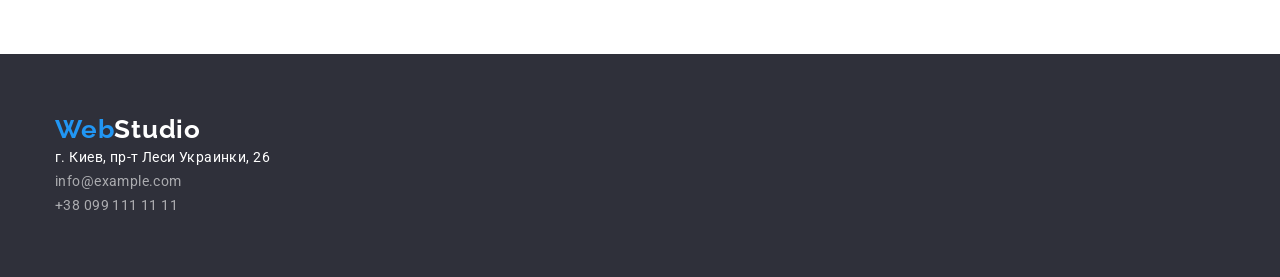
==== commit f13f00b4: "hw-03 draft two" ====
--- a/portfolio.html
+++ b/portfolio.html
@@ -43,10 +43,10 @@
           </ul>
         </nav>
         <ul class="header-cnt list">
-          <li class="header-cnt item">
+          <li class="header-cnt-item">
             <a class="header-mail link" href="mailto:info@devstudio.com">info@devstudio.com</a>
           </li>
-          <li class="header-cnt item">
+          <li class="header-cnt-item">
             <a class="header-phone link" href="tel:+380961111111">+38 096 111 11 11</a>
           </li>
         </ul>
@@ -60,19 +60,19 @@
         <h1 class="visually-hidden">Портфолио</h1>
         <!-- fiters part-->
         <ul class="container filters-list">
-          <li class="fl-list-item list btn-a">
+          <li class="fl-list-item list">
             <button class="fl-btn" type="button">Все</button>
           </li>
-          <li class="fl-list-item list btn-b">
+          <li class="fl-list-item list">
             <button class="fl-btn" type="button">Веб-сайты</button>
           </li>
-          <li class="fl-list-item list btn-c">
+          <li class="fl-list-item list">
             <button class="fl-btn" type="button">Приложения</button>
           </li>
-          <li class="fl-list-item list btn-d">
+          <li class="fl-list-item list">
             <button class="fl-btn" type="button">Дизайн</button>
           </li>
-          <li class="fl-list-item list btn-e">
+          <li class="fl-list-item list">
             <button class="fl-btn" type="button">Маркетинг</button>
           </li>
         </ul>
--- a/scc/styles.css
+++ b/scc/styles.css
@@ -64,8 +64,7 @@
 .section {
     padding-top: 94px;
     padding-bottom: 94px;
-    /* margin: 0; */
-    /* box-sizing: border-box; */
+   
     /* outline: 8px solid rgb(71, 77, 255); */
 }
 
@@ -89,13 +88,17 @@
 =================
 */ 
 
-.header-container {
-    display: flex;
-    align-items: center;
-
+.header {
+    padding-top: 15px;
+    padding-bottom: 45px;
     border-bottom-width: 1px;
     border-bottom-style: solid;
     border-bottom-color: #ECECEC;
+}
+
+.header-container {
+    display: flex;
+    align-items: center;
 }
 
 .logo {
@@ -122,15 +125,6 @@
     display: flex;
     gap: 50px;
 }
-
-/* заменим на gap  в header-list */
-/* .header-item {
-    margin-right: 50px;
-}
-
-.header-item:last-child {
-    margin-right: 0;
-} */
 
 .header-cnt {
     display: flex;
@@ -180,26 +174,21 @@
 */ 
 
 .hero {
-    /* height: 600px; */
-    /* text-align: center; */
-    /* padding: 200px 200px; */
-    /* height: 600px; */
-    /* margin-bottom: 97px; */
-    width: 1200px;
-    margin-right: auto;
-    margin-left: auto;
+    padding-top: 200px;
+    padding-bottom: 200px;   
 
     background-color: var(--dark-bg-cl);         
 }
 
 .ctn {
-    height: 600px;
-    text-align: center;
-    /* outline: 2px solid teal; */    
+    height: 200px;
+    width: 700px;
+    text-align: center;  
+    /* outline: 2px solid teal;     */
 }
 
 .main-title {
-    padding-top: 200px;
+    /* padding-top: 200px; */
     /* padding-bottom: 280px; */
     margin-bottom: 30px;
     font-weight: 900;
@@ -219,7 +208,7 @@
     max-width: 250px;
     min-width: 200px;
     min-height: 50px;
-    padding: 9px 31px; 
+    /* padding: 9px 31px;  */
     /* margin-top: 30px; */
     font-family: inherit;
     font-weight: 700;
@@ -235,40 +224,21 @@
     border-radius: 4px; 
 }
 
-
  
  /* ============
  Features section
 =================
 */  
 
-.features {
-    width: 1200px;
-    margin-right: auto;
-    margin-left: auto;
-}
-
 .features-list {
     display: flex;
-    /* justify-content: space-between;  */
     gap: 30px;
-    background-color: var(--light-bg-cl);
-
-    /* padding-top: 97px;
-    padding-bottom: 94px; 
-    width: 1200px;
-    Width: 1170px;
-    margin-right: auto;
-    margin-left: auto;  */
-}
-
-
-.ftr-items {
-    text-align: justify;  
-    padding: 0;
-    /* justify-content: space-between; */
-    align-items: center;
-} 
+    /* background-color: var(--light-bg-cl); */
+}
+
+.features-item {
+    width: 270px;
+}
 
 .features-subtitle {
     font-weight: 700;
@@ -280,8 +250,6 @@
 }
  
 .features-descript { 
-    padding-bottom: 94px;
-    /* font-weight: 400; */
     font-size: 14px;
     line-height: calc(24 / 14);
     letter-spacing: 0.03em; 
@@ -294,19 +262,10 @@
 =================
 */ 
 
-.affair {
-    width: 1200px;
-
-    margin-right: auto;
-    margin-left: auto;
-}
-
 .affairs-list {
     display: flex;
     gap: 30px;
-    /* padding-top: 94px;
-    padding-bottom: 94px; */
-    background-color: var(--light-bg-cl);
+   /* background-color: var(--light-bg-cl); */
 }
 
 .affairs-title {
@@ -318,10 +277,6 @@
 letter-spacing: 0.03em;
 color: var(--main-txt-cl);
 }
-/*   
-.affairs-img {
-    margin-bottom: 94px;
-} */
 
 /* 
 ==================
@@ -330,10 +285,7 @@
 */
 
 .team {
-    width: 1200px;
-    margin-right: auto;
-    margin-left: auto;
-    background-color: var(--blond-bg-cl);
+   background-color: var(--blond-bg-cl);
 }
 
 .team-list {
@@ -342,7 +294,6 @@
 }
 
 .team-title {
-    margin-top: 94px;
     margin-bottom: 50px; 
     font-weight: 700;
     font-size: 36px;
@@ -351,16 +302,6 @@
     letter-spacing: 0.03em;
     color: var(--main-txt-cl);
 }
-
-/* .tl-item {
-    width: 270px;
-    height: 370px;
-    text-align: center;      
-} */
-
-/* .team-img {
-    margin-bottom: 0;
-}  */
 
 .team-wrapper{
     padding-top: 30px;
@@ -371,8 +312,6 @@
     text-align: center;  
     /* outline: 2px solid green; */
 } 
-
-
 
 .team-list-subtitle {
     margin-bottom: 10px;
@@ -399,9 +338,8 @@
 =================
 */ 
 .footer {
-    width: 1200px;
-    margin-right: auto;
-    margin-left: auto;
+    padding-top: 60px;
+    padding-bottom: 60px;
     background-color: var(--dark-bg-cl);
 }
 
@@ -461,28 +399,18 @@
 ==================   
 */
 
-.portfolio {
-    width: 1200px;
-    margin-right: auto;
-    margin-left: auto;
-    background-color: var(--blond-bg-cl);
-}
-
 .filters-list {
     display: flex;
     gap: 8px;
     /* width: 611px; */
     height: 54px;
     justify-content: center;
-    /* width: 610px;
-    height: 55px; */
-    /* justify-content: space-between; */
-    /* align-items: flex-start;  */
     margin-top: 0;
-    margin-bottom: 0;
+    margin-bottom: 50px;
     }
 
 .fl-btn {
+    /* height: 38px; */
     font-family: inherit;
     font-weight: 500;
     font-size: 16px;
@@ -493,13 +421,10 @@
     background: var(--blond-bg-cl);
     cursor: pointer;
     display: inline-block;
-    /* max-width: 100px;
-    min-width: 70px;
-    min-height: 40px;      */
+   
     box-shadow: 0px 3px 1px rgba(0, 0, 0, 0.1), 0px 1px 2px rgba(0, 0, 0, 0.08), 0px 2px 2px rgba(0, 0, 0, 0.12);
     padding: 5px 21px;
     border-radius: 4px;    
-    /* margin-right: 0px; */
 } 
 
 .fl-btn:hover,
@@ -507,7 +432,6 @@
     color: var(--btn-txt-cl);
     background-color: var(--accent-cl);    
 }
-
 
 
 /* 
@@ -527,15 +451,26 @@
 }
 
 .wrapper{
-    padding-top: 30px;
-    padding-right: 5px;
-    padding-bottom: 30px;
-    padding-left: 5px;
+    padding-top: 20px;
+    padding-right: 24px;
+    padding-bottom: 20px;
+    padding-left: 24px; 
+
+    border-top-width: 1px;
+    border-top-style: solid;
+    border-top-color: #EEEEEE;
+
+    border-right-width: 1px;
+    border-right-style: solid;
+    border-right-color: #EEEEEE;
 
     border-bottom-width: 1px;
     border-bottom-style: solid;
     border-bottom-color: #EEEEEE;
-    
+
+    border-left-width: 1px;
+    border-left-style: solid;
+    border-left-color: #EEEEEE;     
     /* outline: 2px solid green; */
 }
 
@@ -543,16 +478,8 @@
   /*  Set the width of the elements  */
   flex-basis: calc((100% - 60px) / 3);
   
-  /* padding: 10px;
-  background-color: #fff;
-  border-radius: 4px;
-  box-shadow: 0px 2px 1px -1px rgba(0, 0, 0, 0.2),
-    0px 1px 1px 0px rgba(0, 0, 0, 0.14), 0px 1px 3px 0px rgba(0, 0, 0, 0.12); */
-}
-
-
-
-
+}
+ 
 .pf-list-subtitle {
     font-weight: 700;
     font-size: 18px;
